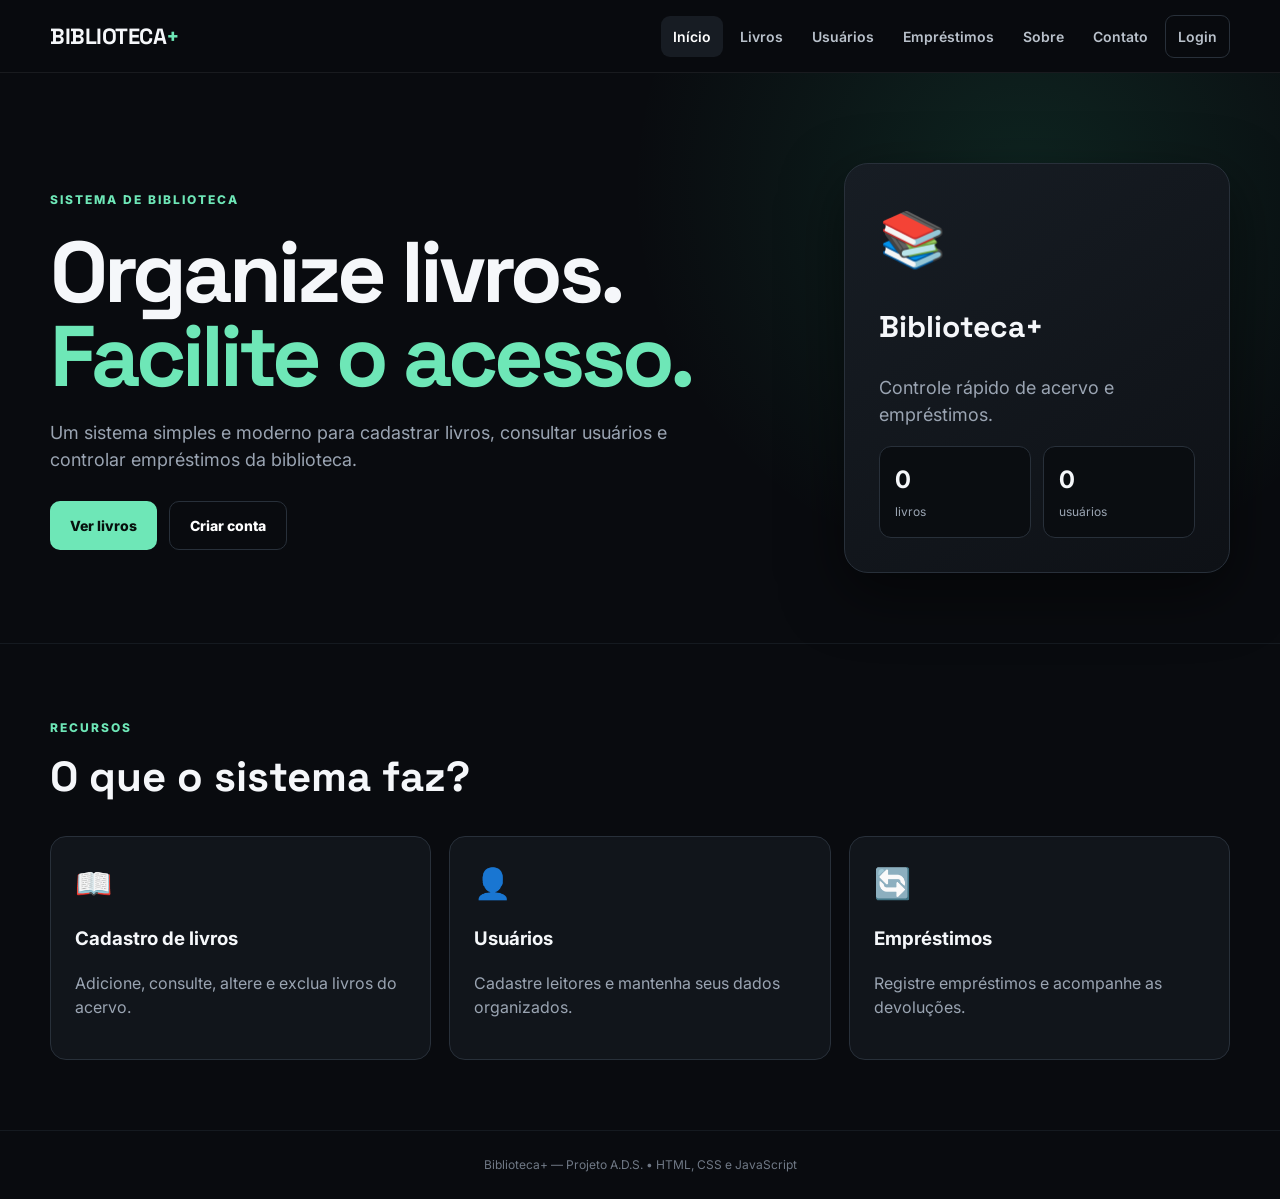
==== index.html @ 4f0edb85 "inicio" ====
<!DOCTYPE html>
<html lang="pt-BR">

<head>
    <meta charset="UTF-8">
    <meta name="viewport" content="width=device-width, initial-scale=1.0">

    <title>Biblioteca+ | Início</title>

    <link rel="stylesheet" href="style.css">
</head>

<body>

    <!-- CABEÇALHO -->
    <header class="header">

        <div class="container nav">

            <a class="logo" href="index.html">
                BIBLIOTECA<span>+</span>
            </a>

            <button class="menu-toggle" type="button">
                ☰
            </button>

            <nav>

                <a class="active" href="index.html">
                    Início
                </a>

                <a href="livros.html">
                    Livros
                </a>

                <a href="usuarios.html">
                    Usuários
                </a>

                <a href="emprestimos.html">
                    Empréstimos
                </a>

                <a href="sobre.html">
                    Sobre
                </a>

                <a href="contato.html">
                    Contato
                </a>

                <a
                    id="loginLink"
                    class="nav-login"
                    href="login.html"
                >
                    Login
                </a>

            </nav>

        </div>

    </header>


    <!-- CONTEÚDO PRINCIPAL -->
    <main>

        <!-- HERO -->
        <section class="hero">

            <div class="container hero-grid">

                <div>

                    <span class="badge">
                        SISTEMA DE BIBLIOTECA
                    </span>

                    <h1>
                        Organize livros.
                        <br>
                        <strong>Facilite o acesso.</strong>
                    </h1>

                    <p>
                        Um sistema simples e moderno para cadastrar livros,
                        consultar usuários e controlar empréstimos da biblioteca.
                    </p>

                    <div class="actions">

                        <a
                            class="btn primary"
                            href="livros.html"
                        >
                            Ver livros
                        </a>

                        <a
                            class="btn secondary"
                            href="cadastro.html"
                        >
                            Criar conta
                        </a>

                    </div>

                </div>


                <!-- CARD PRINCIPAL -->
                <div class="hero-card">

                    <div class="book-icon">
                        📚
                    </div>

                    <h2>
                        Biblioteca+
                    </h2>

                    <p>
                        Controle rápido de acervo e empréstimos.
                    </p>

                    <div class="mini-stats">

                        <div>

                            <strong id="bookCount">
                                0
                            </strong>

                            <span>
                                livros
                            </span>

                        </div>


                        <div>

                            <strong id="userCount">
                                0
                            </strong>

                            <span>
                                usuários
                            </span>

                        </div>

                    </div>

                </div>

            </div>

        </section>


        <!-- RECURSOS -->
        <section class="container section">

            <div class="section-title">

                <span>
                    RECURSOS
                </span>

                <h2>
                    O que o sistema faz?
                </h2>

            </div>


            <div class="cards three">


                <!-- CARD 1 -->
                <article class="card">

                    <span class="icon">
                        📖
                    </span>

                    <h3>
                        Cadastro de livros
                    </h3>

                    <p>
                        Adicione, consulte, altere e exclua livros
                        do acervo.
                    </p>

                </article>


                <!-- CARD 2 -->
                <article class="card">

                    <span class="icon">
                        👤
                    </span>

                    <h3>
                        Usuários
                    </h3>

                    <p>
                        Cadastre leitores e mantenha seus dados
                        organizados.
                    </p>

                </article>


                <!-- CARD 3 -->
                <article class="card">

                    <span class="icon">
                        🔄
                    </span>

                    <h3>
                        Empréstimos
                    </h3>

                    <p>
                        Registre empréstimos e acompanhe
                        as devoluções.
                    </p>

                </article>


            </div>

        </section>

    </main>


    <!-- RODAPÉ -->
    <footer>

        <div class="container">

            Biblioteca+ — Projeto A.D.S.
            • HTML, CSS e JavaScript

        </div>

    </footer>



    <!-- JAVASCRIPT -->
    <script src="../JS/script.js"></script>

</body>

</html>
---- style.css ----
@import url('https://fonts.googleapis.com/css2?family=Inter:wght@400;500;600;700;800&family=Space+Grotesk:wght@500;600;700&display=swap');

/* =========================
   CONFIGURAÇÕES GERAIS
========================= */

:root {
    --bg: #090b0f;
    --panel: #11151b;
    --text: #f5f7fa;
    --muted: #9aa4b2;
    --line: #28303a;
    --primary: #6ee7b7;
    --danger: #fb7185;
    --max: 1180px;
}

* {
    box-sizing: border-box;
}

html {
    scroll-behavior: smooth;
}

body {
    margin: 0;
    background: var(--bg);
    color: var(--text);
    font-family: "Inter", Arial, sans-serif;
    line-height: 1.5;
}

a {
    color: inherit;
    text-decoration: none;
}

.container {
    width: min(var(--max), calc(100% - 40px));
    margin: auto;
}

/* =========================
   HEADER
========================= */

.header {
    position: sticky;
    top: 0;
    z-index: 50;
    background: rgba(9, 11, 15, 0.93);
    backdrop-filter: blur(14px);
    border-bottom: 1px solid rgba(255, 255, 255, 0.07);
}

.nav {
    min-height: 72px;
    display: flex;
    align-items: center;
    justify-content: space-between;
    gap: 20px;
}

.logo {
    font-family: "Space Grotesk", sans-serif;
    font-size: 22px;
    font-weight: 800;
    letter-spacing: -0.5px;
}

.logo span {
    color: var(--primary);
}

nav {
    display: flex;
    align-items: center;
    gap: 5px;
}

nav a {
    padding: 10px 12px;
    color: #b9c1cb;
    border-radius: 9px;
    font-size: 14px;
    font-weight: 600;
    transition: 0.2s ease;
}

nav a:hover,
nav a.active {
    background: #171c23;
    color: #fff;
}

.nav-login {
    border: 1px solid var(--line);
}

/* BOTÃO MENU MOBILE */

.menu-toggle {
    display: none;
    background: transparent;
    border: 0;
    color: #fff;
    font-size: 26px;
    cursor: pointer;
}

/* =========================
   HERO
========================= */

.hero {
    padding: 90px 0 70px;
    border-bottom: 1px solid #151a20;
    background:
        radial-gradient(
            circle at 80% 20%,
            rgba(52, 211, 153, 0.13),
            transparent 35%
        );
}

.hero-grid {
    display: grid;
    grid-template-columns: 1.5fr 0.8fr;
    gap: 70px;
    align-items: center;
}

.badge,
.eyebrow {
    color: var(--primary);
    font-weight: 800;
    font-size: 12px;
    letter-spacing: 2px;
}

.hero h1 {
    font-family: "Space Grotesk", sans-serif;
    font-size: clamp(46px, 7vw, 86px);
    line-height: 0.98;
    letter-spacing: -4px;
    margin: 20px 0;
}

.hero h1 strong {
    color: var(--primary);
}

.hero p {
    max-width: 650px;
    color: var(--muted);
    font-size: 18px;
}

/* =========================
   BOTÕES
========================= */

.actions {
    display: flex;
    gap: 12px;
    margin-top: 28px;
}

.btn {
    display: inline-flex;
    align-items: center;
    justify-content: center;
    border: 0;
    border-radius: 10px;
    padding: 13px 20px;
    font-weight: 800;
    cursor: pointer;
    font-size: 14px;
    transition: 0.2s ease;
}

.btn:hover {
    transform: translateY(-2px);
}

.btn.primary {
    background: var(--primary);
    color: #07110d;
}

.btn.secondary {
    background: transparent;
    color: #fff;
    border: 1px solid var(--line);
}

.btn.full {
    width: 100%;
}

/* =========================
   CARD PRINCIPAL
========================= */

.hero-card {
    background: linear-gradient(145deg, #171d24, #0e1116);
    border: 1px solid var(--line);
    border-radius: 24px;
    padding: 34px;
    box-shadow: 0 20px 60px rgba(0, 0, 0, 0.5);
}

.book-icon {
    font-size: 54px;
}

.hero-card h2 {
    font-family: "Space Grotesk", sans-serif;
    font-size: 30px;
}

.hero-card p {
    color: var(--muted);
}

/* =========================
   ESTATÍSTICAS
========================= */

.mini-stats {
    display: flex;
    gap: 12px;
}

.mini-stats div {
    flex: 1;
    background: #0a0d11;
    border: 1px solid var(--line);
    padding: 15px;
    border-radius: 12px;
}

.mini-stats strong {
    display: block;
    font-size: 24px;
}

.mini-stats span {
    color: var(--muted);
    font-size: 12px;
}

/* =========================
   SEÇÕES
========================= */

.section,
.page {
    padding: 70px 0;
}

.section-title {
    margin-bottom: 28px;
}

.section-title span {
    color: var(--primary);
    font-size: 12px;
    font-weight: 800;
    letter-spacing: 2px;
}

.section-title h2,
.page-head h1,
.about-hero h1 {
    font-family: "Space Grotesk", sans-serif;
    font-size: 42px;
    margin: 7px 0;
}

/* =========================
   CARDS
========================= */

.cards {
    display: grid;
    gap: 18px;
}

.cards.three {
    grid-template-columns: repeat(3, 1fr);
}

.cards.two {
    grid-template-columns: repeat(2, 1fr);
}

.card,
.panel {
    background: var(--panel);
    border: 1px solid var(--line);
    border-radius: 16px;
    padding: 24px;
    transition: 0.2s ease;
}

.card:hover,
.panel:hover {
    border-color: #3b4653;
    transform: translateY(-3px);
}

.card p,
.about-hero p,
.page-head p {
    color: var(--muted);
}

.icon {
    font-size: 30px;
}

/* =========================
   PÁGINAS
========================= */

.page {
    min-height: calc(100vh - 145px);
}

.page-head {
    display: flex;
    justify-content: space-between;
    align-items: end;
    gap: 20px;
    margin-bottom: 28px;
}

/* =========================
   BARRA DE PESQUISA
========================= */

.toolbar {
    margin-bottom: 18px;
}

.toolbar input {
    max-width: 600px;
}

/* =========================
   FORMULÁRIOS
========================= */

input,
select,
textarea {
    width: 100%;
    background: #0b0e12;
    color: #fff;
    border: 1px solid var(--line);
    border-radius: 10px;
    padding: 13px 14px;
    font: inherit;
    outline: none;
}

input:focus,
select:focus,
textarea:focus {
    border-color: var(--primary);
}

label {
    display: flex;
    flex-direction: column;
    gap: 7px;
    font-size: 13px;
    font-weight: 700;
}

.form-grid {
    display: grid;
    grid-template-columns: repeat(2, 1fr);
    gap: 18px;
}

.form-actions {
    grid-column: 1 / -1;
    display: flex;
    gap: 10px;
}

.hidden {
    display: none;
}

.message {
    min-height: 20px;
    color: var(--primary);
}

/* =========================
   TABELAS
========================= */

.table-wrap {
    overflow: auto;
    background: var(--panel);
    border: 1px solid var(--line);
    border-radius: 16px;
}

.data-table {
    width: 100%;
    border-collapse: collapse;
    min-width: 650px;
}

.data-table th,
.data-table td {
    text-align: left;
    padding: 15px 17px;
    border-bottom: 1px solid var(--line);
}

.data-table th {
    color: #9da7b3;
    font-size: 12px;
    text-transform: uppercase;
}

.table-actions {
    display: flex;
    gap: 7px;
}

.small-btn {
    padding: 8px 10px;
    border-radius: 8px;
    border: 1px solid var(--line);
    background: #171c23;
    color: #fff;
    cursor: pointer;
}

.small-btn.delete {
    color: #fecdd3;
}

.empty {
    padding: 35px;
    text-align: center;
    color: var(--muted);
}

/* =========================
   SOBRE
========================= */

.about-hero {
    max-width: 820px;
    margin-bottom: 30px;
}

.about-hero h1 {
    font-size: clamp(40px, 6vw, 68px);
    line-height: 1.03;
}

/* =========================
   CONTATO
========================= */

.contact-grid {
    display: grid;
    grid-template-columns: 0.8fr 1.2fr;
    gap: 18px;
}

/* =========================
   FOOTER
========================= */

footer {
    border-top: 1px solid #151a20;
    padding: 25px 0;
    color: #707986;
    font-size: 12px;
    text-align: center;
}

/* =========================
   LOGIN / CADASTRO
========================= */

.auth-page {
    min-height: 100vh;
    display: grid;
    place-items: center;
    padding: 30px;
    background:
        radial-gradient(
            circle at top,
            rgba(110, 231, 183, 0.08),
            transparent 35%
        );
}

.auth-box {
    width: min(470px, 100%);
    background: var(--panel);
    border: 1px solid var(--line);
    border-radius: 22px;
    padding: 38px;
    box-shadow: 0 25px 80px rgba(0, 0, 0, 0.5);
}

.auth-box.wide {
    width: min(650px, 100%);
}

.auth-box h1 {
    font-family: "Space Grotesk", sans-serif;
    font-size: 32px;
    margin: 28px 0 5px;
}

.muted {
    color: var(--muted);
}

.auth-box form {
    margin-top: 25px;
    display: grid;
    gap: 17px;
}

.auth-bottom {
    text-align: center;
    color: var(--muted);
    margin-top: 24px;
}

.auth-bottom a {
    color: var(--primary);
    font-weight: 800;
}

.back {
    display: block;
    text-align: center;
    color: #9aa4b2;
    margin-top: 22px;
}

/* =========================
   RESPONSIVO
========================= */

@media (max-width: 850px) {

    .hero-grid {
        grid-template-columns: 1fr;
    }

    .cards.three,
    .cards.two,
    .contact-grid {
        grid-template-columns: 1fr;
    }

    nav {
        display: none;
        position: absolute;
        left: 20px;
        right: 20px;
        top: 72px;
        background: #11151b;
        border: 1px solid var(--line);
        padding: 10px;
        border-radius: 12px;
        flex-direction: column;
    }

    .nav.menu-open nav {
        display: flex;
    }

    .menu-toggle {
        display: block;
    }

    .page-head {
        align-items: flex-start;
        flex-direction: column;
    }

    .form-grid {
        grid-template-columns: 1fr;
    }

    .hero h1 {
        letter-spacing: -2px;
    }

    .actions {
        flex-direction: column;
    }

    .actions .btn {
        width: 100%;
    }
}

/* =========================
   CELULAR PEQUENO
========================= */

@media (max-width: 500px) {

    .container {
        width: min(100% - 24px, var(--max));
    }

    .hero {
        padding: 60px 0 50px;
    }

    .hero h1 {
        font-size: 46px;
    }

    .hero-card {
        padding: 25px;
    }

    .section,
    .page {
        padding: 50px 0;
    }

    .auth-box {
        padding: 25px;
    }

    .mini-stats {
        flex-direction: column;
    }
}
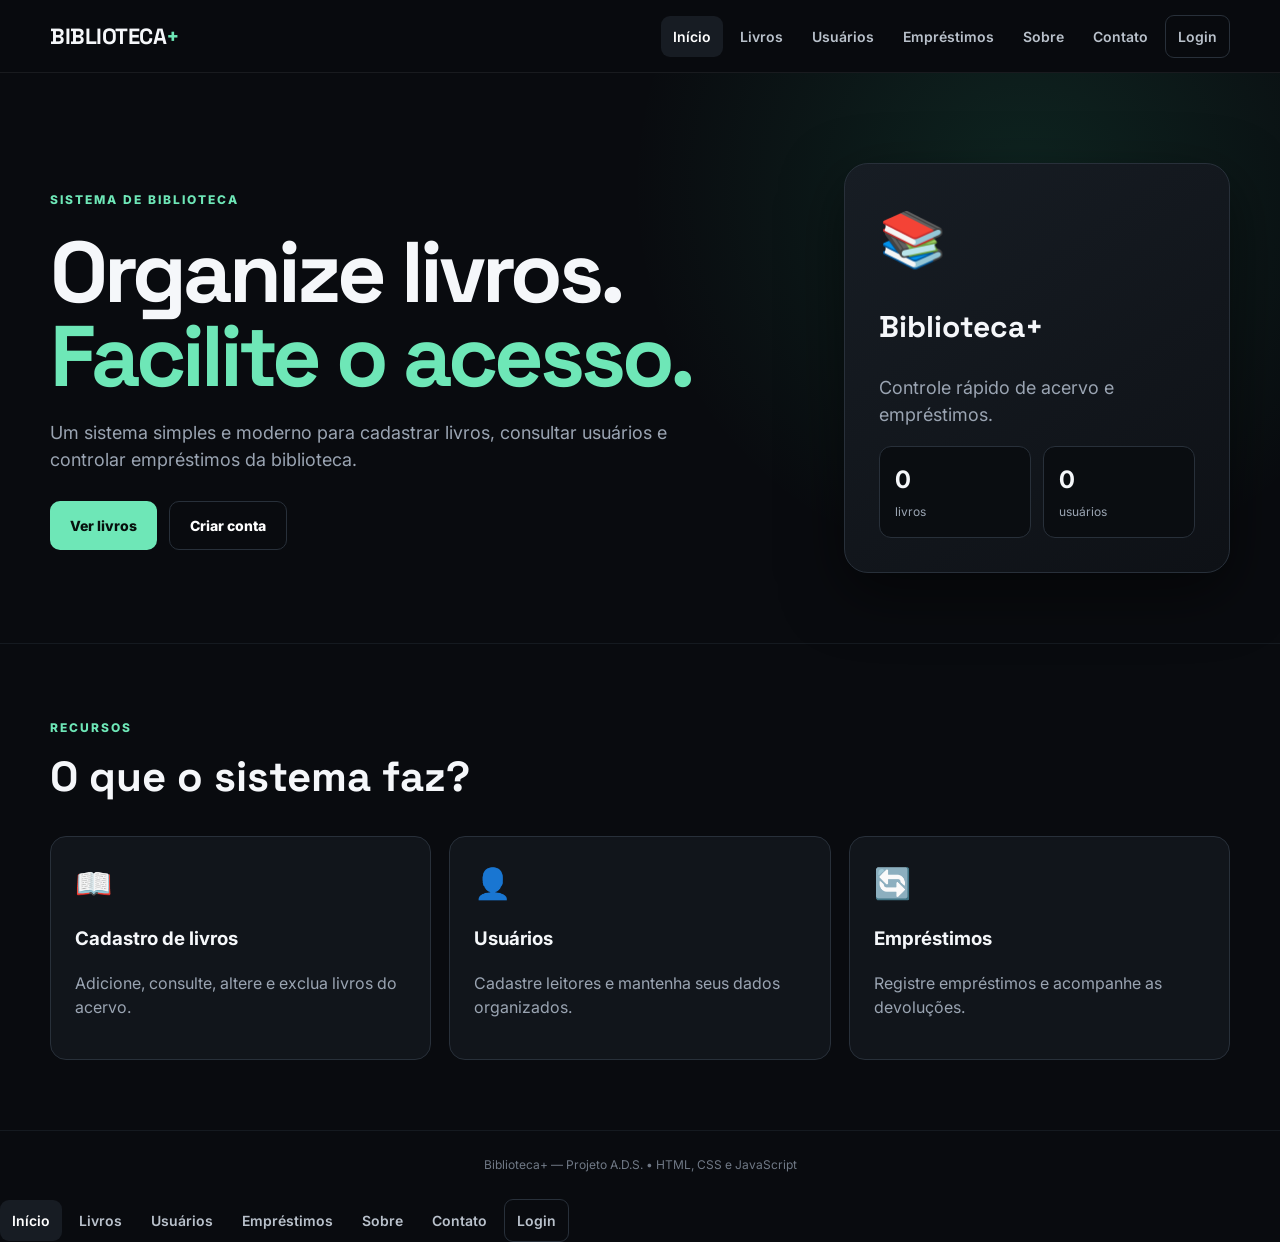
==== commit ef565e98: "adicao de usuario e login" ====
--- a/index.html
+++ b/index.html
@@ -9,7 +9,6 @@
 
     <link rel="stylesheet" href="style.css">
 </head>
-
 <body>
 
     <!-- CABEÇALHO -->
@@ -265,4 +264,36 @@
 
 </body>
 
-</html>+</html>
+
+<nav>
+
+    <a href="index.html" class="active">
+        Início
+    </a>
+
+    <a href="livros.html">
+        Livros
+    </a>
+
+    <a href="usuario.html">
+        Usuários
+    </a>
+
+    <a href="emprestimos.html">
+        Empréstimos
+    </a>
+
+    <a href="sobre.html">
+        Sobre
+    </a>
+
+    <a href="contato.html">
+        Contato
+    </a>
+
+    <a href="login.html" class="nav-login" id="loginLink">
+        Login
+    </a>
+
+</nav>
--- a/style.css
+++ b/style.css
@@ -648,4 +648,4 @@
     .mini-stats {
         flex-direction: column;
     }
-}+}
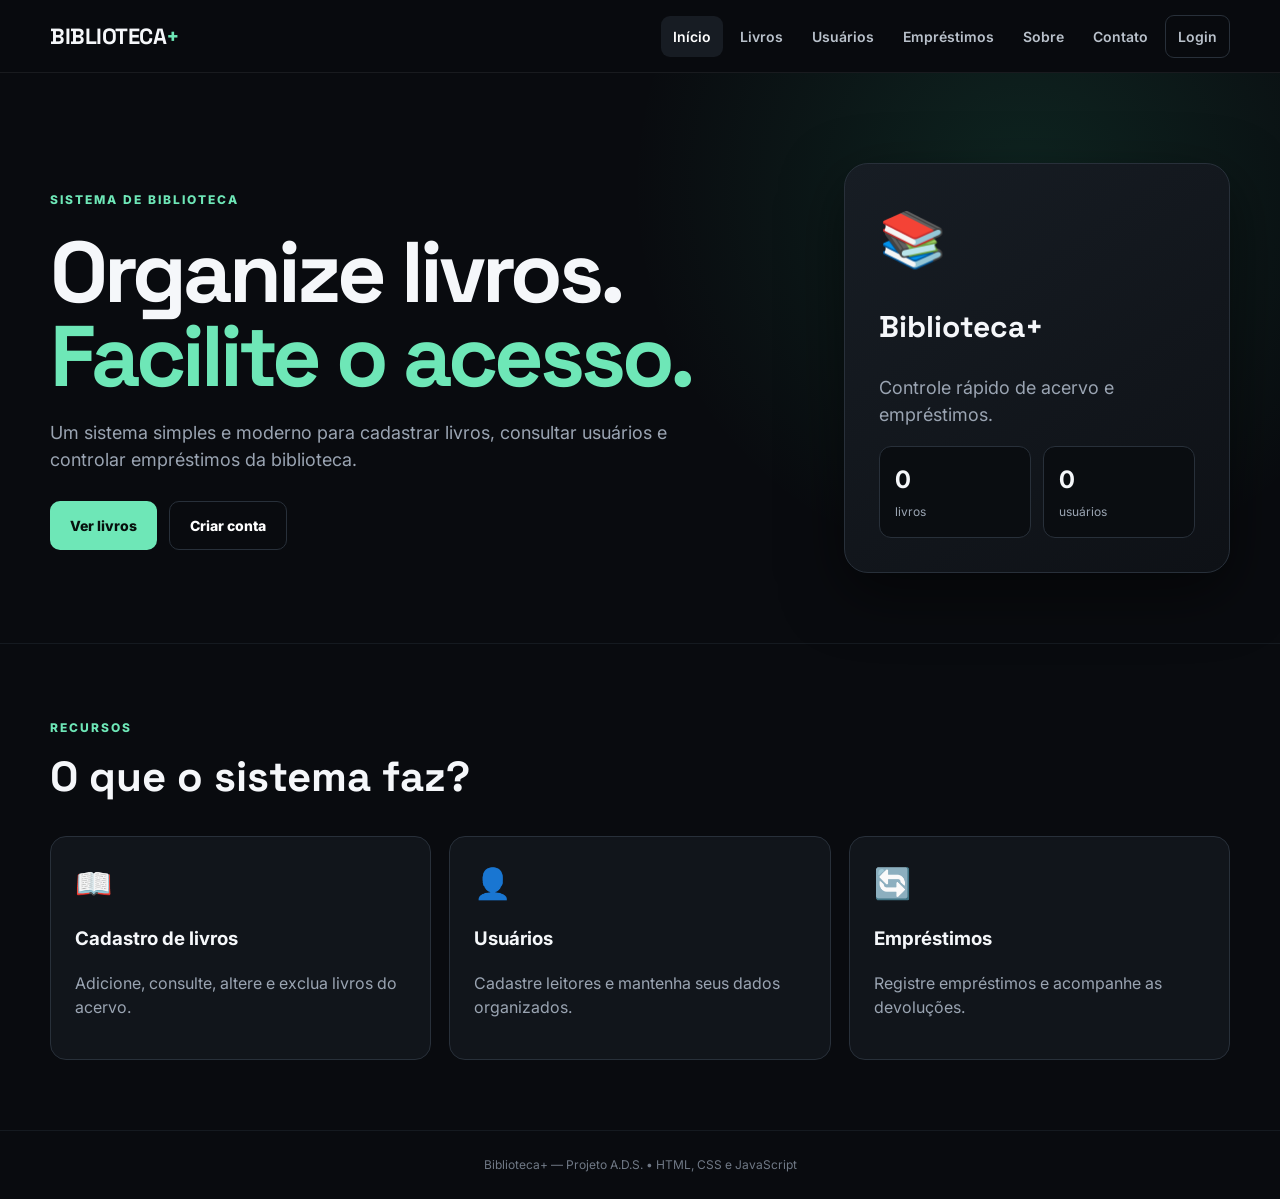
==== commit 363b0094: "codigo rponto e corrigido" ====
--- a/index.html
+++ b/index.html
@@ -9,6 +9,7 @@
 
     <link rel="stylesheet" href="style.css">
 </head>
+
 <body>
 
     <!-- CABEÇALHO -->
@@ -16,14 +17,17 @@
 
         <div class="container nav">
 
+            <!-- LOGO -->
             <a class="logo" href="index.html">
                 BIBLIOTECA<span>+</span>
             </a>
 
+            <!-- BOTÃO MENU MOBILE -->
             <button class="menu-toggle" type="button">
                 ☰
             </button>
 
+            <!-- MENU -->
             <nav>
 
                 <a class="active" href="index.html">
@@ -34,7 +38,7 @@
                     Livros
                 </a>
 
-                <a href="usuarios.html">
+                <a href="usuario.html">
                     Usuários
                 </a>
 
@@ -140,7 +144,6 @@
 
                         </div>
 
-
                         <div>
 
                             <strong id="userCount">
@@ -180,7 +183,6 @@
 
             <div class="cards three">
 
-
                 <!-- CARD 1 -->
                 <article class="card">
 
@@ -237,7 +239,6 @@
 
                 </article>
 
-
             </div>
 
         </section>
@@ -258,42 +259,9 @@
     </footer>
 
 
-
     <!-- JAVASCRIPT -->
     <script src="../JS/script.js"></script>
 
 </body>
 
-</html>
-
-<nav>
-
-    <a href="index.html" class="active">
-        Início
-    </a>
-
-    <a href="livros.html">
-        Livros
-    </a>
-
-    <a href="usuario.html">
-        Usuários
-    </a>
-
-    <a href="emprestimos.html">
-        Empréstimos
-    </a>
-
-    <a href="sobre.html">
-        Sobre
-    </a>
-
-    <a href="contato.html">
-        Contato
-    </a>
-
-    <a href="login.html" class="nav-login" id="loginLink">
-        Login
-    </a>
-
-</nav>+</html>
